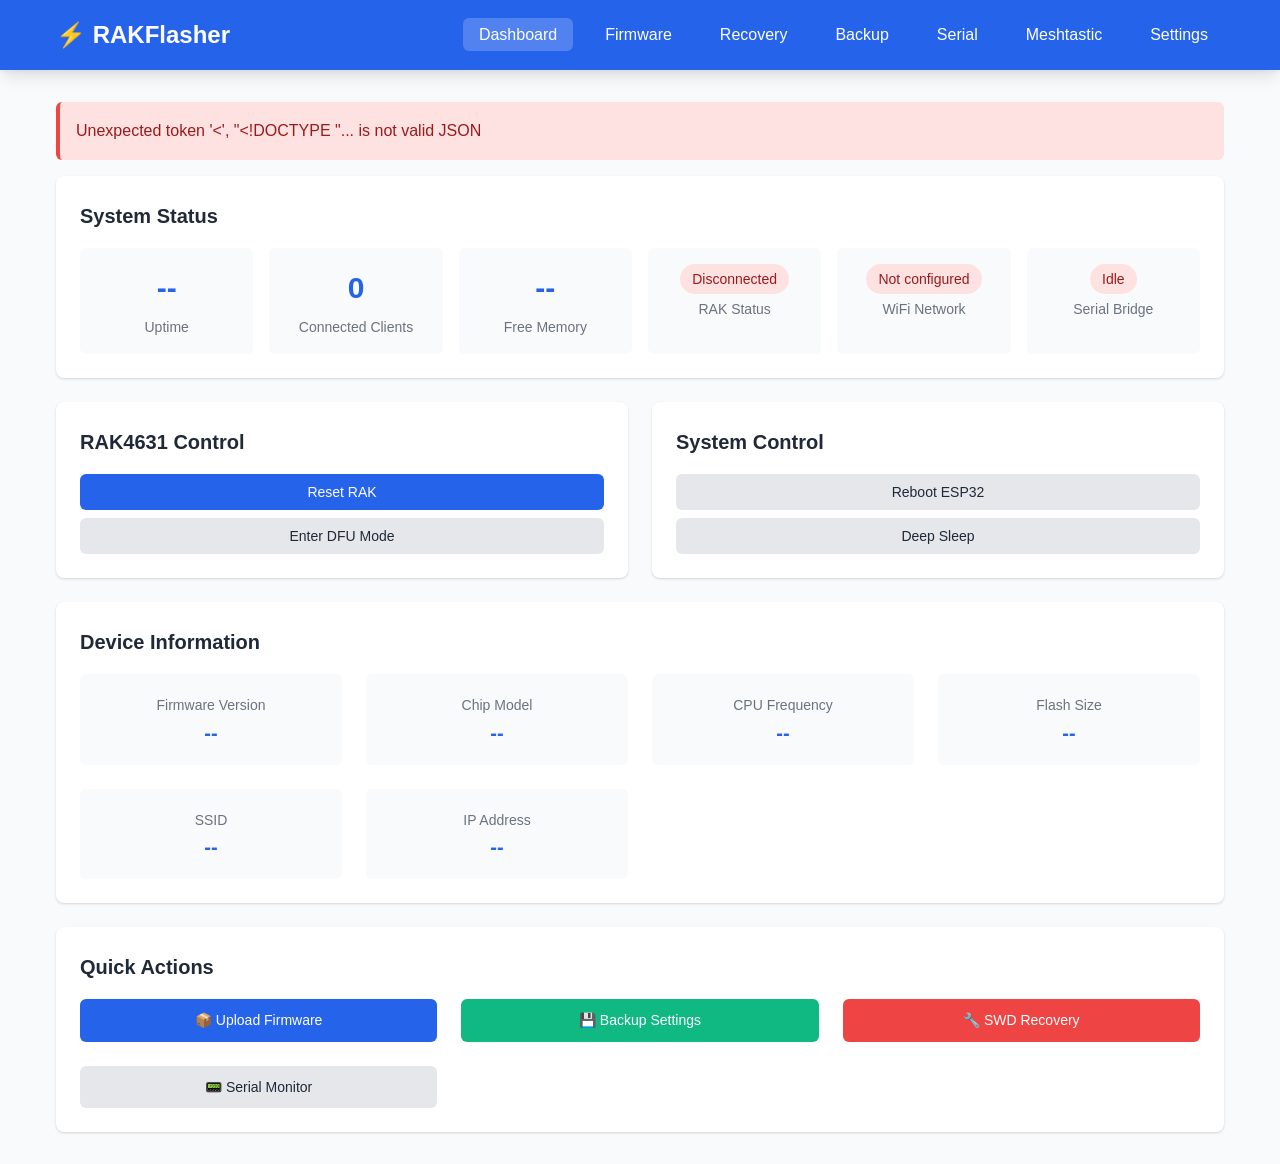
==== data/www/index.html @ c607c843 "Initial release: ESP32-RAKFlasher v1.2.3 Remote firmware management system for RAK4631 (nRF52840) vi" ====
<!DOCTYPE html>
<html lang="en">
<head>
    <meta charset="UTF-8">
    <meta name="viewport" content="width=device-width, initial-scale=1.0">
    <title>Dashboard - RAKFlasher</title>
    <link rel="stylesheet" href="css/style.css">
</head>
<body>
    <header>
        <div class="header-content">
            <div class="logo">⚡ RAKFlasher</div>
            <button class="menu-toggle">☰</button>
            <nav>
                <ul>
                    <li><a href="index.html">Dashboard</a></li>
                    <li><a href="firmware.html">Firmware</a></li>
                    <li><a href="recovery.html">Recovery</a></li>
                    <li><a href="backup.html">Backup</a></li>
                    <li><a href="serial.html">Serial</a></li>
                    <li><a href="meshtastic.html">Meshtastic</a></li>
                    <li><a href="settings.html">Settings</a></li>
                </ul>
            </nav>
        </div>
    </header>

    <div class="container">
        <!-- Alert Container -->
        <div id="alert-container"></div>

        <!-- System Status Card -->
        <div class="card">
            <h2 class="card-title">System Status</h2>
            <div class="stats">
                <div class="stat-item">
                    <div class="stat-value" id="uptime">--</div>
                    <div class="stat-label">Uptime</div>
                </div>
                <div class="stat-item">
                    <div class="stat-value" id="clients">0</div>
                    <div class="stat-label">Connected Clients</div>
                </div>
                <div class="stat-item">
                    <div class="stat-value" id="heap">--</div>
                    <div class="stat-label">Free Memory</div>
                </div>
                <div class="stat-item">
                    <div id="connection-status" class="status status-disconnected">Checking...</div>
                    <div class="stat-label">RAK Status</div>
                </div>
                <div class="stat-item">
                    <div id="sta-wifi-status" class="status status-disconnected">Not configured</div>
                    <div class="stat-label">WiFi Network</div>
                </div>
                <div class="stat-item">
                    <div id="bridge-status" class="status status-disconnected">Idle</div>
                    <div class="stat-label">Serial Bridge</div>
                </div>
            </div>
        </div>

        <!-- Quick Actions -->
        <div class="grid grid-2">
            <div class="card">
                <h3 class="card-title">RAK4631 Control</h3>
                <div class="btn-group">
                    <button class="btn btn-primary btn-block" onclick="resetRAK()">Reset RAK</button>
                    <button class="btn btn-secondary btn-block" onclick="enterDFUMode()">Enter DFU Mode</button>
                </div>
            </div>

            <div class="card">
                <h3 class="card-title">System Control</h3>
                <div class="btn-group">
                    <button class="btn btn-secondary btn-block" onclick="rebootESP32()">Reboot ESP32</button>
                    <button class="btn btn-secondary btn-block" onclick="enterSleep()">Deep Sleep</button>
                </div>
            </div>
        </div>

        <!-- Device Information -->
        <div class="card">
            <h3 class="card-title">Device Information</h3>
            <div class="grid grid-3" id="device-info">
                <div class="stat-item">
                    <div class="stat-label">Firmware Version</div>
                    <div class="stat-value" style="font-size: 1.25rem;" id="firmware-version">--</div>
                </div>
                <div class="stat-item">
                    <div class="stat-label">Chip Model</div>
                    <div class="stat-value" style="font-size: 1.25rem;" id="chip-model">--</div>
                </div>
                <div class="stat-item">
                    <div class="stat-label">CPU Frequency</div>
                    <div class="stat-value" style="font-size: 1.25rem;" id="cpu-freq">--</div>
                </div>
                <div class="stat-item">
                    <div class="stat-label">Flash Size</div>
                    <div class="stat-value" style="font-size: 1.25rem;" id="flash-size">--</div>
                </div>
                <div class="stat-item">
                    <div class="stat-label">SSID</div>
                    <div class="stat-value" style="font-size: 1.25rem;" id="wifi-ssid">--</div>
                </div>
                <div class="stat-item">
                    <div class="stat-label">IP Address</div>
                    <div class="stat-value" style="font-size: 1.25rem;" id="ip-address">--</div>
                </div>
            </div>
        </div>

        <!-- Quick Links -->
        <div class="card">
            <h3 class="card-title">Quick Actions</h3>
            <div class="grid grid-2">
                <a href="firmware.html" class="btn btn-primary">
                    📦 Upload Firmware
                </a>
                <a href="backup.html" class="btn btn-success">
                    💾 Backup Settings
                </a>
                <a href="recovery.html" class="btn btn-danger">
                    🔧 SWD Recovery
                </a>
                <a href="serial.html" class="btn btn-secondary">
                    📟 Serial Monitor
                </a>
            </div>
        </div>
    </div>

    <script src="js/app.js"></script>
    <script>
        // Load device info
        async function loadDeviceInfo() {
            try {
                const data = await apiRequest('/api/info');

                document.getElementById('firmware-version').textContent =
                    (data.firmware || '?') + ' (#' + (data.buildNumber || '?') + ')';
                document.getElementById('chip-model').textContent = data.chipModel || 'Unknown';
                document.getElementById('cpu-freq').textContent = (data.cpuFreq || 0) + ' MHz';
                document.getElementById('flash-size').textContent = formatBytes(data.flashSize || 0);

                // Get WiFi info from status
                const status = await apiRequest('/api/status');
                document.getElementById('wifi-ssid').textContent =
                    (status.ap ? status.ap.ssid : status.ssid) || 'N/A';
                document.getElementById('ip-address').textContent = window.location.hostname;
            } catch (error) {
                console.error('Failed to load device info:', error);
            }
        }

        // Reset RAK module
        async function resetRAK() {
            try {
                await apiPost('/api/gpio/reset', {});
                showAlert('RAK module reset successfully', 'success');
            } catch (error) {
                console.error('Reset failed:', error);
            }
        }

        // Enter DFU mode
        async function enterDFUMode() {
            try {
                await apiPost('/api/gpio/dfu', {});
                showAlert('DFU mode activated. You can now flash firmware.', 'success');
                setTimeout(() => {
                    window.location.href = 'firmware.html';
                }, 2000);
            } catch (error) {
                console.error('DFU mode failed:', error);
            }
        }

        // Load info on page load
        loadDeviceInfo();
    </script>
</body>
</html>
---- data/www/css/style.css ----
/**
 * ESP32-RAKFlasher WebUI Stylesheet
 * Responsive design for all screen sizes
 */

:root {
    --primary-color: #2563eb;
    --primary-dark: #1e40af;
    --secondary-color: #10b981;
    --danger-color: #ef4444;
    --warning-color: #f59e0b;
    --bg-color: #f9fafb;
    --card-bg: #ffffff;
    --text-color: #1f2937;
    --text-secondary: #6b7280;
    --border-color: #e5e7eb;
    --shadow: 0 1px 3px 0 rgba(0, 0, 0, 0.1), 0 1px 2px 0 rgba(0, 0, 0, 0.06);
    --shadow-lg: 0 10px 15px -3px rgba(0, 0, 0, 0.1), 0 4px 6px -2px rgba(0, 0, 0, 0.05);
}

* {
    margin: 0;
    padding: 0;
    box-sizing: border-box;
}

body {
    font-family: -apple-system, BlinkMacSystemFont, 'Segoe UI', Roboto, 'Helvetica Neue', Arial, sans-serif;
    background-color: var(--bg-color);
    color: var(--text-color);
    line-height: 1.6;
}

/* Header & Navigation */
header {
    background-color: var(--primary-color);
    color: white;
    padding: 1rem 0;
    box-shadow: var(--shadow-lg);
    position: sticky;
    top: 0;
    z-index: 100;
}

.header-content {
    max-width: 1200px;
    margin: 0 auto;
    padding: 0 1rem;
    display: flex;
    justify-content: space-between;
    align-items: center;
}

.logo {
    font-size: 1.5rem;
    font-weight: 700;
}

nav ul {
    list-style: none;
    display: flex;
    gap: 1rem;
    flex-wrap: wrap;
}

nav a {
    color: white;
    text-decoration: none;
    padding: 0.5rem 1rem;
    border-radius: 0.375rem;
    transition: background-color 0.2s;
}

nav a:hover, nav a.active {
    background-color: rgba(255, 255, 255, 0.2);
}

/* Mobile menu toggle */
.menu-toggle {
    display: none;
    background: none;
    border: none;
    color: white;
    font-size: 1.5rem;
    cursor: pointer;
}

@media (max-width: 768px) {
    .menu-toggle {
        display: block;
    }

    nav {
        position: absolute;
        top: 100%;
        left: 0;
        right: 0;
        background-color: var(--primary-color);
        display: none;
        padding: 1rem;
    }

    nav.active {
        display: block;
    }

    nav ul {
        flex-direction: column;
        gap: 0.5rem;
    }
}

/* Main Container */
.container {
    max-width: 1200px;
    margin: 2rem auto;
    padding: 0 1rem;
}

/* Cards */
.card {
    background-color: var(--card-bg);
    border-radius: 0.5rem;
    padding: 1.5rem;
    margin-bottom: 1.5rem;
    box-shadow: var(--shadow);
}

.card-title {
    font-size: 1.25rem;
    font-weight: 600;
    margin-bottom: 1rem;
    color: var(--text-color);
}

.card-subtitle {
    font-size: 0.875rem;
    color: var(--text-secondary);
    margin-bottom: 1rem;
}

/* Grid Layout */
.grid {
    display: grid;
    gap: 1.5rem;
}

.grid-2 {
    grid-template-columns: repeat(auto-fit, minmax(300px, 1fr));
}

.grid-3 {
    grid-template-columns: repeat(auto-fit, minmax(250px, 1fr));
}

/* Status Badge */
.status {
    display: inline-block;
    padding: 0.25rem 0.75rem;
    border-radius: 9999px;
    font-size: 0.875rem;
    font-weight: 500;
}

.status-connected {
    background-color: #d1fae5;
    color: #065f46;
}

.status-disconnected {
    background-color: #fee2e2;
    color: #991b1b;
}

.status-processing {
    background-color: #fef3c7;
    color: #92400e;
}

/* Buttons */
.btn {
    display: inline-block;
    padding: 0.625rem 1.25rem;
    font-size: 0.875rem;
    font-weight: 500;
    border-radius: 0.375rem;
    border: none;
    cursor: pointer;
    transition: all 0.2s;
    text-decoration: none;
    text-align: center;
}

.btn:disabled {
    opacity: 0.5;
    cursor: not-allowed;
}

.btn-primary {
    background-color: var(--primary-color);
    color: white;
}

.btn-primary:hover:not(:disabled) {
    background-color: var(--primary-dark);
}

.btn-success {
    background-color: var(--secondary-color);
    color: white;
}

.btn-success:hover:not(:disabled) {
    background-color: #059669;
}

.btn-danger {
    background-color: var(--danger-color);
    color: white;
}

.btn-danger:hover:not(:disabled) {
    background-color: #dc2626;
}

.btn-secondary {
    background-color: #e5e7eb;
    color: var(--text-color);
}

.btn-secondary:hover:not(:disabled) {
    background-color: #d1d5db;
}

.btn-block {
    width: 100%;
    display: block;
}

.btn-group {
    display: flex;
    gap: 0.5rem;
    flex-wrap: wrap;
}

/* Forms */
.form-group {
    margin-bottom: 1rem;
}

.form-label {
    display: block;
    font-weight: 500;
    margin-bottom: 0.5rem;
    color: var(--text-color);
}

.form-input,
.form-select,
.form-textarea {
    width: 100%;
    padding: 0.625rem;
    border: 1px solid var(--border-color);
    border-radius: 0.375rem;
    font-size: 0.875rem;
    transition: border-color 0.2s;
}

.form-input:focus,
.form-select:focus,
.form-textarea:focus {
    outline: none;
    border-color: var(--primary-color);
    box-shadow: 0 0 0 3px rgba(37, 99, 235, 0.1);
}

.form-textarea {
    resize: vertical;
    min-height: 100px;
}

.form-check {
    display: flex;
    align-items: center;
    gap: 0.5rem;
}

.form-check input[type="checkbox"] {
    width: 1.25rem;
    height: 1.25rem;
    cursor: pointer;
}

.file-upload {
    border: 2px dashed var(--border-color);
    border-radius: 0.5rem;
    padding: 2rem;
    text-align: center;
    transition: all 0.2s;
    cursor: pointer;
}

.file-upload:hover {
    border-color: var(--primary-color);
    background-color: rgba(37, 99, 235, 0.05);
}

.file-upload input[type="file"] {
    display: none;
}

/* Progress Bar */
.progress,
.progress-bar {
    position: relative;
    width: 100%;
    height: 1.5rem;
    background-color: #e5e7eb;
    border-radius: 0.375rem;
    overflow: hidden;
    margin: 1rem 0;
}

.progress-bar > .progress-fill,
.progress > .progress-bar {
    position: absolute;
    top: 0;
    left: 0;
    height: 100%;
    background-color: var(--primary-color);
    transition: width 0.3s ease;
    border-radius: 0.375rem;
}

/* Percentage text overlay — always centered across full bar width */
.progress-bar::after,
.progress::after {
    content: attr(data-label);
    position: absolute;
    top: 0;
    left: 0;
    right: 0;
    bottom: 0;
    display: flex;
    align-items: center;
    justify-content: center;
    color: white;
    font-size: 0.75rem;
    font-weight: 600;
    z-index: 1;
    text-shadow: 0 0 3px rgba(0,0,0,0.4);
    pointer-events: none;
}

/* Stats Display */
.stats {
    display: grid;
    grid-template-columns: repeat(auto-fit, minmax(150px, 1fr));
    gap: 1rem;
}

.stat-item {
    text-align: center;
    padding: 1rem;
    background-color: var(--bg-color);
    border-radius: 0.375rem;
}

.stat-value {
    font-size: 1.875rem;
    font-weight: 700;
    color: var(--primary-color);
}

.stat-label {
    font-size: 0.875rem;
    color: var(--text-secondary);
    margin-top: 0.25rem;
}

/* Terminal/Console */
.terminal {
    background-color: #1f2937;
    color: #10b981;
    padding: 1rem;
    border-radius: 0.375rem;
    font-family: 'Courier New', monospace;
    font-size: 0.875rem;
    max-height: 400px;
    overflow-y: auto;
    margin: 1rem 0;
}

.terminal-line {
    margin-bottom: 0.25rem;
}

/* Table */
.table {
    width: 100%;
    border-collapse: collapse;
    margin: 1rem 0;
}

.table th,
.table td {
    padding: 0.75rem;
    text-align: left;
    border-bottom: 1px solid var(--border-color);
}

.table th {
    background-color: var(--bg-color);
    font-weight: 600;
    color: var(--text-color);
}

.table tbody tr:hover {
    background-color: var(--bg-color);
}

@media (max-width: 768px) {
    .table {
        font-size: 0.875rem;
    }

    .table th,
    .table td {
        padding: 0.5rem;
    }
}

/* Alerts */
.alert {
    padding: 1rem;
    border-radius: 0.375rem;
    margin-bottom: 1rem;
    border-left: 4px solid;
}

.alert-info {
    background-color: #dbeafe;
    border-color: var(--primary-color);
    color: #1e40af;
}

.alert-success {
    background-color: #d1fae5;
    border-color: var(--secondary-color);
    color: #065f46;
}

.alert-warning {
    background-color: #fef3c7;
    border-color: var(--warning-color);
    color: #92400e;
}

.alert-danger {
    background-color: #fee2e2;
    border-color: var(--danger-color);
    color: #991b1b;
}

/* Loading Spinner */
.spinner {
    border: 3px solid rgba(0, 0, 0, 0.1);
    border-left-color: var(--primary-color);
    border-radius: 50%;
    width: 2rem;
    height: 2rem;
    animation: spin 1s linear infinite;
    margin: 0 auto;
}

@keyframes spin {
    to { transform: rotate(360deg); }
}

/* Utilities */
.text-center { text-align: center; }
.text-right { text-align: right; }
.mt-1 { margin-top: 0.5rem; }
.mt-2 { margin-top: 1rem; }
.mb-1 { margin-bottom: 0.5rem; }
.mb-2 { margin-bottom: 1rem; }
.p-1 { padding: 0.5rem; }
.p-2 { padding: 1rem; }
.hidden { display: none; }
.flex { display: flex; }
.justify-between { justify-content: space-between; }
.items-center { align-items: center; }
.gap-1 { gap: 0.5rem; }
.gap-2 { gap: 1rem; }

/* Responsive adjustments */
@media (max-width: 640px) {
    .container {
        padding: 0 0.5rem;
    }

    .card {
        padding: 1rem;
    }

    .btn {
        padding: 0.5rem 1rem;
    }

    .stats {
        grid-template-columns: repeat(2, 1fr);
    }
}
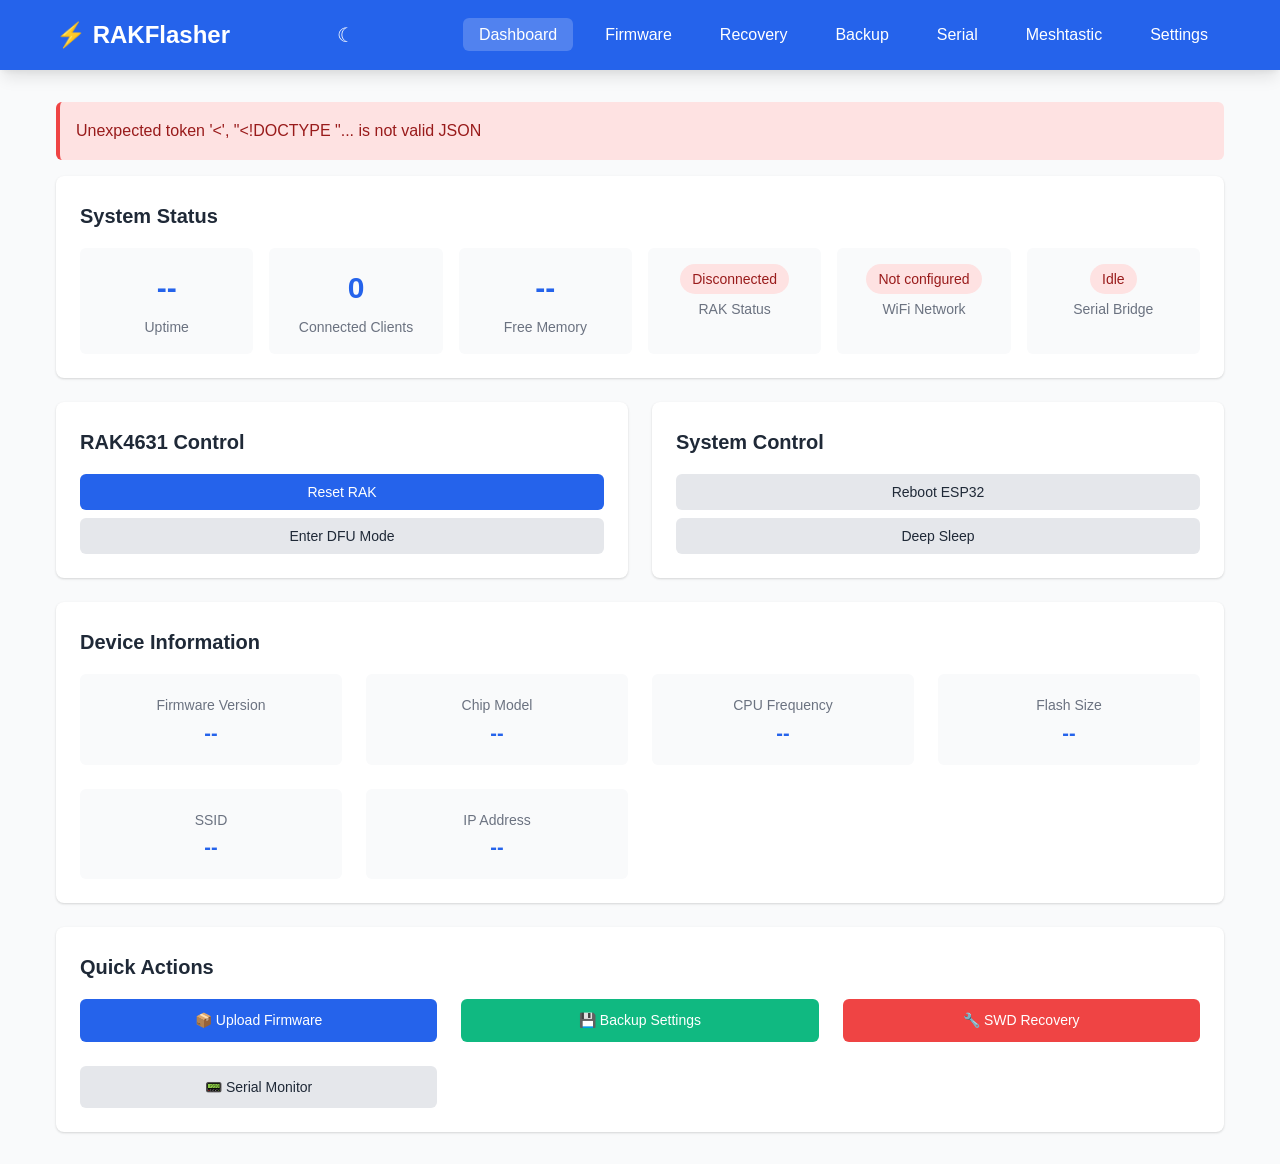
==== commit 9b0374a3: "Add dark mode toggle to WebUI - CSS variable-based dark theme with html.dark class - Toggle button (" ====
--- a/data/www/index.html
+++ b/data/www/index.html
@@ -5,6 +5,7 @@
     <meta name="viewport" content="width=device-width, initial-scale=1.0">
     <title>Dashboard - RAKFlasher</title>
     <link rel="stylesheet" href="css/style.css">
+    <script>if(localStorage.getItem('theme')==='dark')document.documentElement.classList.add('dark')</script>
 </head>
 <body>
     <header>
--- a/data/www/css/style.css
+++ b/data/www/css/style.css
@@ -16,6 +16,31 @@
     --border-color: #e5e7eb;
     --shadow: 0 1px 3px 0 rgba(0, 0, 0, 0.1), 0 1px 2px 0 rgba(0, 0, 0, 0.06);
     --shadow-lg: 0 10px 15px -3px rgba(0, 0, 0, 0.1), 0 4px 6px -2px rgba(0, 0, 0, 0.05);
+    --input-bg: #ffffff;
+    --header-bg: var(--primary-color);
+    --progress-bg: #e5e7eb;
+    --btn-secondary-bg: #e5e7eb;
+    --btn-secondary-hover: #d1d5db;
+}
+
+html.dark {
+    --primary-color: #3b82f6;
+    --primary-dark: #2563eb;
+    --secondary-color: #34d399;
+    --danger-color: #f87171;
+    --warning-color: #fbbf24;
+    --bg-color: #111827;
+    --card-bg: #1f2937;
+    --text-color: #f3f4f6;
+    --text-secondary: #9ca3af;
+    --border-color: #374151;
+    --shadow: 0 1px 3px 0 rgba(0, 0, 0, 0.4), 0 1px 2px 0 rgba(0, 0, 0, 0.3);
+    --shadow-lg: 0 10px 15px -3px rgba(0, 0, 0, 0.4), 0 4px 6px -2px rgba(0, 0, 0, 0.3);
+    --input-bg: #374151;
+    --header-bg: #1e3a5f;
+    --progress-bg: #374151;
+    --btn-secondary-bg: #374151;
+    --btn-secondary-hover: #4b5563;
 }
 
 * {
@@ -33,7 +58,7 @@
 
 /* Header & Navigation */
 header {
-    background-color: var(--primary-color);
+    background-color: var(--header-bg);
     color: white;
     padding: 1rem 0;
     box-shadow: var(--shadow-lg);
@@ -95,7 +120,7 @@
         top: 100%;
         left: 0;
         right: 0;
-        background-color: var(--primary-color);
+        background-color: var(--header-bg);
         display: none;
         padding: 1rem;
     }
@@ -177,6 +202,21 @@
     color: #92400e;
 }
 
+html.dark .status-connected {
+    background-color: #064e3b;
+    color: #6ee7b7;
+}
+
+html.dark .status-disconnected {
+    background-color: #7f1d1d;
+    color: #fca5a5;
+}
+
+html.dark .status-processing {
+    background-color: #78350f;
+    color: #fde68a;
+}
+
 /* Buttons */
 .btn {
     display: inline-block;
@@ -224,12 +264,12 @@
 }
 
 .btn-secondary {
-    background-color: #e5e7eb;
+    background-color: var(--btn-secondary-bg);
     color: var(--text-color);
 }
 
 .btn-secondary:hover:not(:disabled) {
-    background-color: #d1d5db;
+    background-color: var(--btn-secondary-hover);
 }
 
 .btn-block {
@@ -264,6 +304,8 @@
     border-radius: 0.375rem;
     font-size: 0.875rem;
     transition: border-color 0.2s;
+    background-color: var(--input-bg);
+    color: var(--text-color);
 }
 
 .form-input:focus,
@@ -315,7 +357,7 @@
     position: relative;
     width: 100%;
     height: 1.5rem;
-    background-color: #e5e7eb;
+    background-color: var(--progress-bg);
     border-radius: 0.375rem;
     overflow: hidden;
     margin: 1rem 0;
@@ -460,6 +502,26 @@
     background-color: #fee2e2;
     border-color: var(--danger-color);
     color: #991b1b;
+}
+
+html.dark .alert-info {
+    background-color: #1e3a5f;
+    color: #93c5fd;
+}
+
+html.dark .alert-success {
+    background-color: #064e3b;
+    color: #6ee7b7;
+}
+
+html.dark .alert-warning {
+    background-color: #78350f;
+    color: #fde68a;
+}
+
+html.dark .alert-danger {
+    background-color: #7f1d1d;
+    color: #fca5a5;
 }
 
 /* Loading Spinner */
@@ -493,6 +555,45 @@
 .gap-1 { gap: 0.5rem; }
 .gap-2 { gap: 1rem; }
 
+/* Dark Mode Toggle */
+.theme-toggle {
+    background: none;
+    border: none;
+    color: white;
+    font-size: 1.25rem;
+    cursor: pointer;
+    padding: 0.25rem 0.5rem;
+    border-radius: 0.375rem;
+    transition: background-color 0.2s;
+    line-height: 1;
+}
+
+.theme-toggle:hover {
+    background-color: rgba(255, 255, 255, 0.2);
+}
+
+/* Dark mode table header */
+html.dark .table th {
+    background-color: #374151;
+}
+
+/* Dark mode file upload */
+html.dark .file-upload:hover {
+    border-color: var(--primary-color);
+    background-color: rgba(59, 130, 246, 0.1);
+}
+
+/* Dark mode terminal — already dark, just tweak slightly */
+html.dark .terminal {
+    background-color: #0f172a;
+}
+
+/* Dark mode spinner */
+html.dark .spinner {
+    border-color: rgba(255, 255, 255, 0.1);
+    border-left-color: var(--primary-color);
+}
+
 /* Responsive adjustments */
 @media (max-width: 640px) {
     .container {
